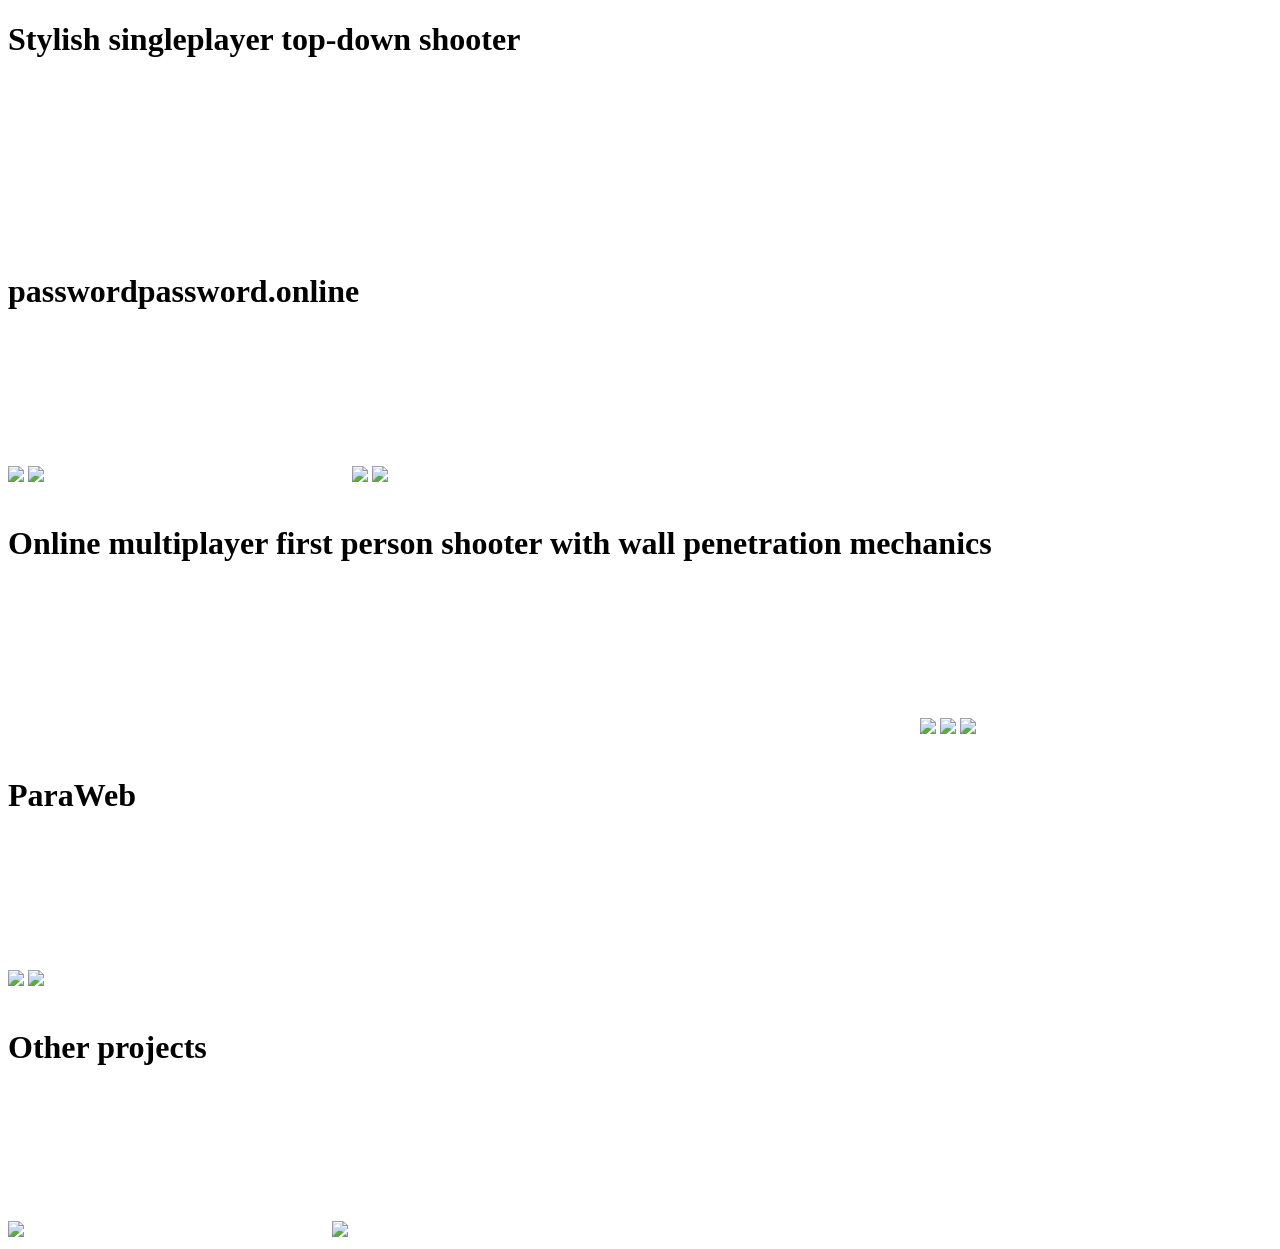
==== Portfolio/index.html @ aa87245f "Portfolio!" ====
<!DOCTYPE html>
<html>
    <head>
        <title>ŁG - Portfolio</title>
        <link rel="stylesheet" href="style.css">
    </head>
    <body>
        <h1>Stylish singleplayer top-down shooter</h1>
        <div class="hContainer">
            <video src="media/pn_start.mp4" autoplay loop muted></video>
            <video src="media/pn_gameplay.mp4" autoplay loop muted></video>
            <video src="media/pn_shop.mp4" autoplay loop muted></video>
        </div>
        <br>
        <h1>passwordpassword.online</h1>
        <div class="hContainer">
            <img src="media/ppo_login.png">
            <img src="media/ppo_start.png">
            <video src="media/ppo_shader.mp4" autoplay loop muted></video>
            <img src="media/ppo_admin_files.png">
            <img src="media/ppo_admin_users.png">
        </div>
        <br>
        <h1>Online multiplayer first person shooter with wall penetration mechanics</h1>
        <div class="hContainer">
            <video src="media/hs_run.mp4" autoplay loop muted></video>
            <video src="media/hs_pen.mp4" autoplay loop muted></video>
            <video src="media/hs_stances.mp4" autoplay loop muted></video>
            <img src="media/hs_gun.png">
            <img src="media/hs_map.png">
            <img src="media/hs_player.png">
        </div>
        <br>
        <h1>ParaWeb</h1>
        <div class="hContainer">
            <img src="media/pw_editor.png">
            <img src="media/pw_menu.png">
            <video src="media/pw_video.mp4" autoplay loop muted></video>
        </div>
        <br>
        <h1>Other projects</h1>
        <div class="hContainer">
            <img src="media/bb_menu.png">
            <video src="media/bb_gameplay.mp4" autoplay loop muted></video>
            <img src="media/rb_menu.png">
            <video src="media/rb_gameplay.mp4" autoplay loop muted></video>
            <video src="media/rb_puzzle.mp4" autoplay loop muted></video>
        </div>
    </body>
    <script>
        // https://stackoverflow.com/questions/44923021/unsupported-pseudo-in-viewport
        var IsInViewport = function(el) {
            var rect = el.getBoundingClientRect();
            return (
                rect.top >= 0 &&
                rect.left >= 0 &&
                rect.bottom <= (window.innerHeight || document.documentElement.clientHeight) &&
                rect.right <= (window.innerWidth || document.documentElement.clientWidth)
            );
        };


        addEventListener("DOMContentLoaded", (e) => {
            let el = document.querySelector(".hContainer")
            document.documentElement.style.setProperty("--scrollbarWidth", el.offsetHeight - el.clientHeight + "px")

            let imgs = document.querySelectorAll(".hContainer > *")
            for (i of imgs) {
                i.draggable = false
                i.noselect = true
            }
        })

        document.addEventListener("scroll", (e) => {
            let vids = document.querySelectorAll("video")
            for (let v of vids) {
                if (IsInViewport(v)) { v.play() } else { v.pause()}
            }
        })
    </script>
</html>
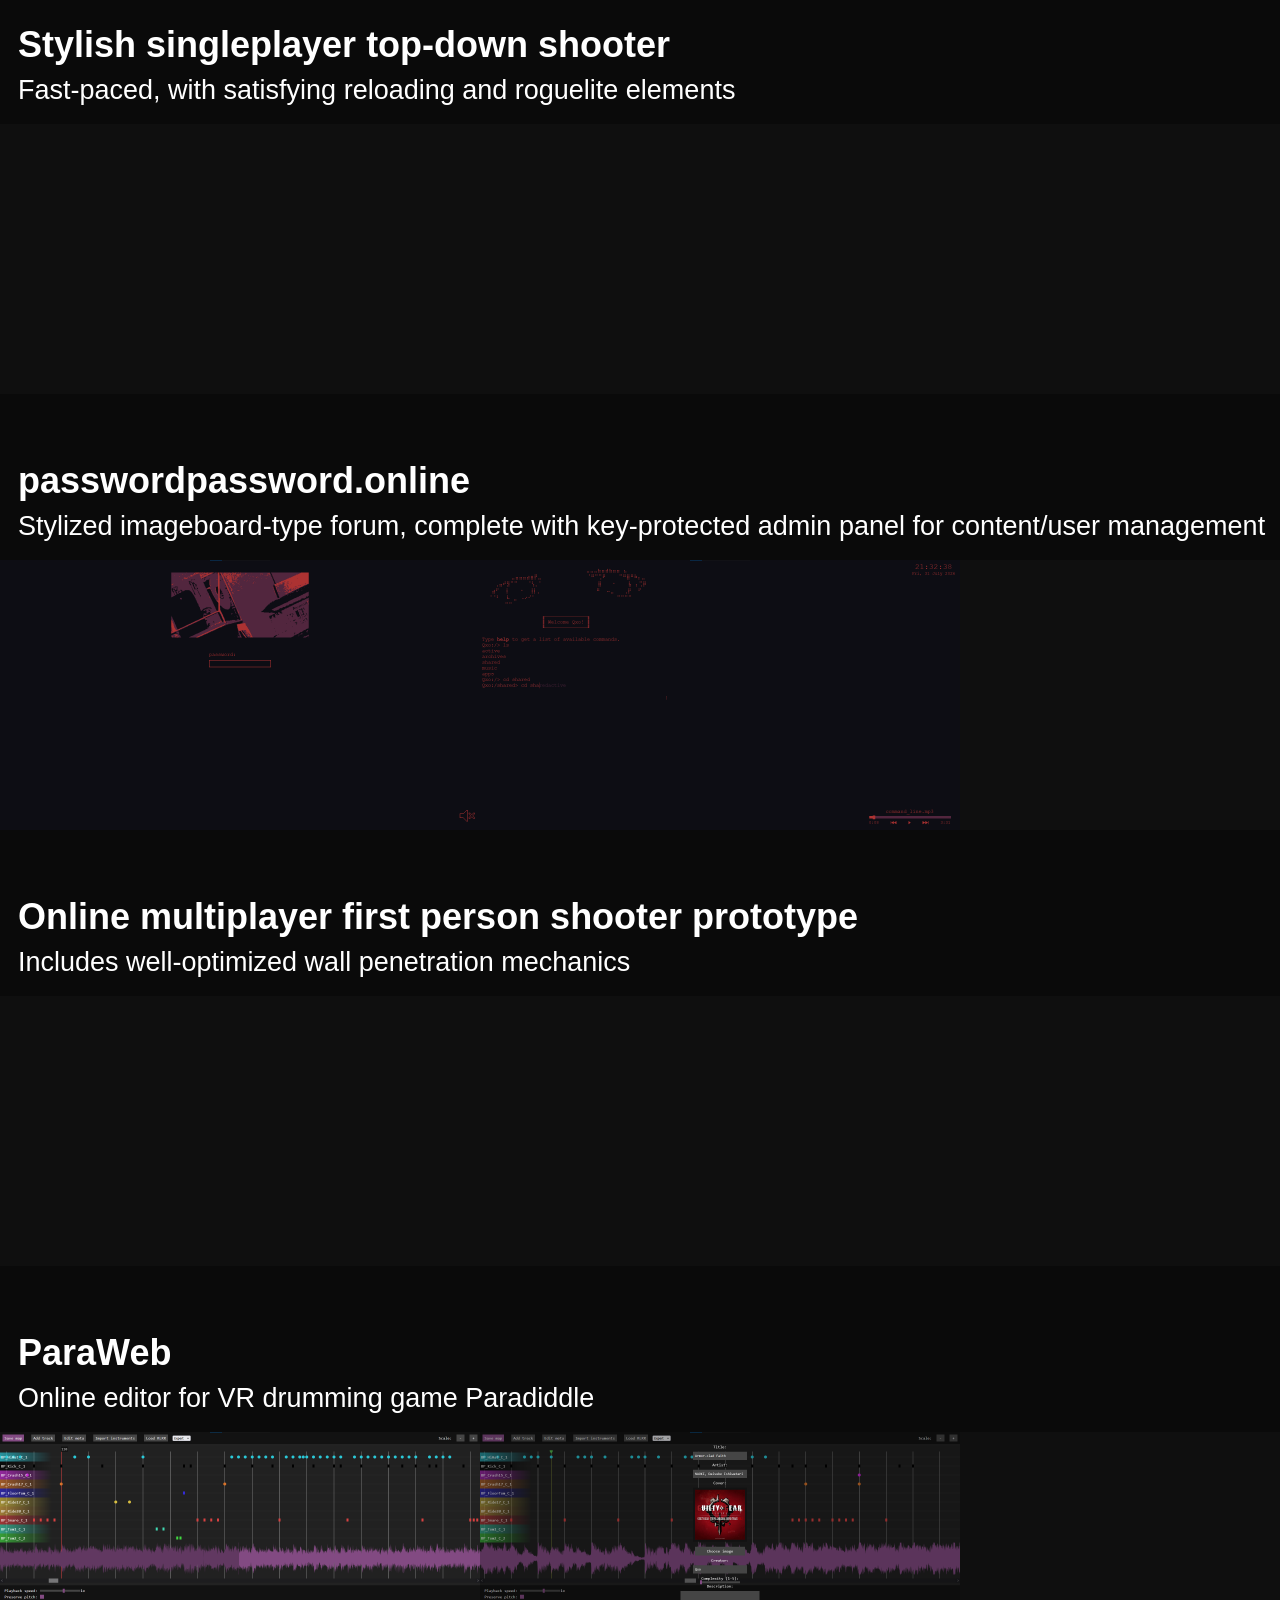
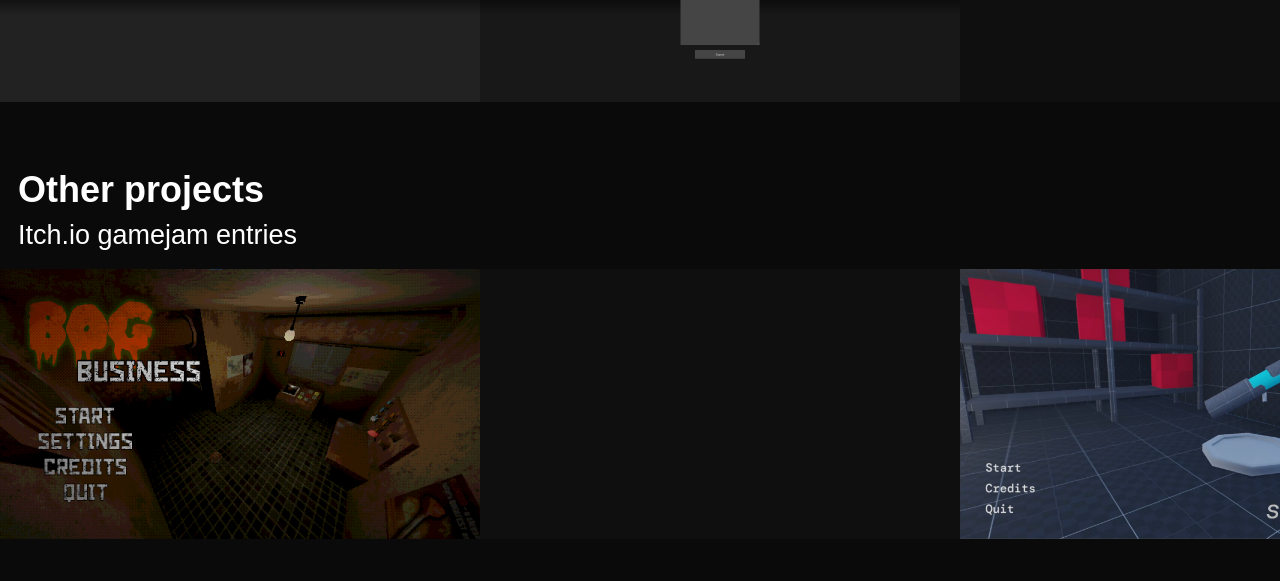
==== commit bad37308: "Descriptions" ====
--- a/Portfolio/index.html
+++ b/Portfolio/index.html
@@ -6,6 +6,7 @@
     </head>
     <body>
         <h1>Stylish singleplayer top-down shooter</h1>
+        <p>Fast-paced, with satisfying reloading and roguelite elements</p>
         <div class="hContainer">
             <video src="media/pn_start.mp4" autoplay loop muted></video>
             <video src="media/pn_gameplay.mp4" autoplay loop muted></video>
@@ -13,6 +14,7 @@
         </div>
         <br>
         <h1>passwordpassword.online</h1>
+        <p>Stylized imageboard-type forum, complete with key-protected admin panel for content/user management</p>
         <div class="hContainer">
             <img src="media/ppo_login.png">
             <img src="media/ppo_start.png">
@@ -21,7 +23,8 @@
             <img src="media/ppo_admin_users.png">
         </div>
         <br>
-        <h1>Online multiplayer first person shooter with wall penetration mechanics</h1>
+        <h1>Online multiplayer first person shooter prototype</h1>
+        <p>Includes well-optimized wall penetration mechanics</p>
         <div class="hContainer">
             <video src="media/hs_run.mp4" autoplay loop muted></video>
             <video src="media/hs_pen.mp4" autoplay loop muted></video>
@@ -32,6 +35,7 @@
         </div>
         <br>
         <h1>ParaWeb</h1>
+        <p>Online editor for VR drumming game Paradiddle</p>
         <div class="hContainer">
             <img src="media/pw_editor.png">
             <img src="media/pw_menu.png">
@@ -39,6 +43,7 @@
         </div>
         <br>
         <h1>Other projects</h1>
+        <p>Itch.io gamejam entries</p>
         <div class="hContainer">
             <img src="media/bb_menu.png">
             <video src="media/bb_gameplay.mp4" autoplay loop muted></video>
@@ -46,6 +51,7 @@
             <video src="media/rb_gameplay.mp4" autoplay loop muted></video>
             <video src="media/rb_puzzle.mp4" autoplay loop muted></video>
         </div>
+        <br>
     </body>
     <script>
         // https://stackoverflow.com/questions/44923021/unsupported-pseudo-in-viewport
@@ -59,6 +65,12 @@
             );
         };
 
+        function checkVids() {
+            let vids = document.querySelectorAll("video")
+            for (let v of vids) {
+                if (IsInViewport(v)) { v.play() } else { v.pause()}
+            }
+        }
 
         addEventListener("DOMContentLoaded", (e) => {
             let el = document.querySelector(".hContainer")
@@ -72,10 +84,11 @@
         })
 
         document.addEventListener("scroll", (e) => {
-            let vids = document.querySelectorAll("video")
-            for (let v of vids) {
-                if (IsInViewport(v)) { v.play() } else { v.pause()}
-            }
+            checkVids()
+        })
+
+        document.addEventListener("mousemove", (e) => {
+            checkVids()
         })
     </script>
 </html>
--- a/Portfolio/style.css
+++ b/Portfolio/style.css
@@ -0,0 +1,49 @@
+:root {
+    --scrollbarWidth: 0px;
+}
+
+* {
+    font-family: 'Gill Sans', 'Gill Sans MT', Calibri, 'Trebuchet MS', sans-serif;
+    color: white;
+    font-size: 4vh;
+}
+
+body {
+    padding: 0;
+    margin: 0;
+    background-color: #0A0A0A;
+}
+
+h1 {
+    margin-left: 2vh;
+    margin-right: 2vh;
+    margin-bottom: 1vh;
+}
+
+p {
+    font-size: 3vh;
+    padding: 0;
+    margin: 0;
+    margin-left: 2vh;
+    margin-bottom: 2vh;
+}
+
+div.hContainer {
+    display: flex;
+    flex-direction: row;
+    background-color: #0F0F0F;
+    min-height: 30vh;
+    max-height: 30vh;
+    max-width: 100vw;
+    overflow-x: scroll;
+    overflow-y: hidden;
+    padding-bottom: var(--scrollbarWidth);
+}
+
+div.hContainer > * {
+    min-height: 30vh;
+    min-width: calc(30vh * (16/9));
+    max-width: calc(30vh * (16/9));
+    object-fit: contain;
+    user-select: none;
+}
